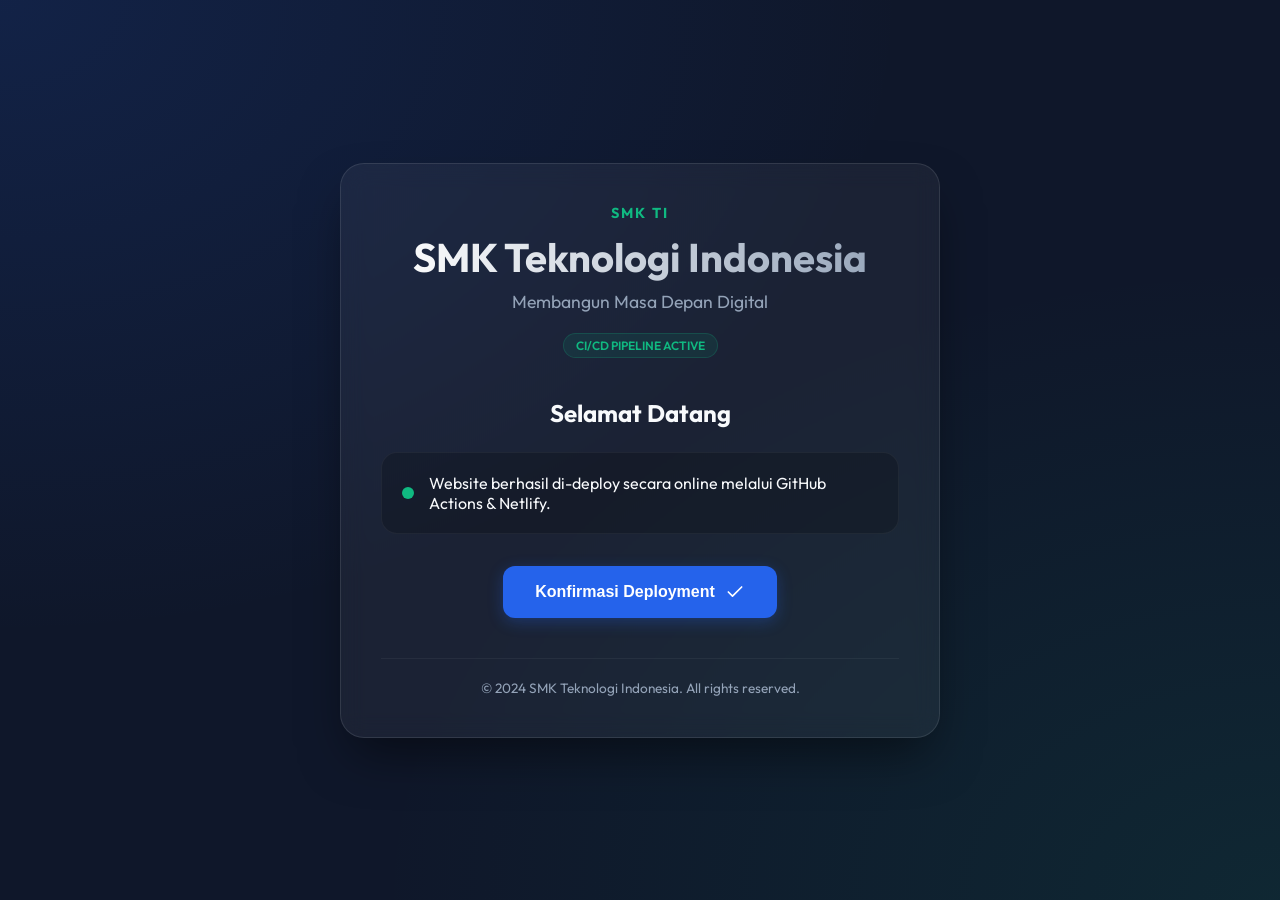
==== index.html @ b09918a2 "Project deployment pertama" ====
<!DOCTYPE html>
<html lang="id">
<head>
    <meta charset="UTF-8">
    <meta name="viewport" content="width=device-width, initial-scale=1.0">
    <title>SMK Teknologi Indonesia | Website Profil</title>
    <meta name="description" content="Website Profil SMK Teknologi Indonesia - Demo Deployment CI/CD">
    <link rel="stylesheet" href="style.css">
    <link rel="preconnect" href="https://fonts.googleapis.com">
    <link rel="preconnect" href="https://fonts.gstatic.com" crossorigin>
    <link href="https://fonts.googleapis.com/css2?family=Outfit:wght@300;400;600;700&display=swap" rel="stylesheet">
</head>
<body>
    <div class="glass-container">
        <header>
            <div class="logo">SMK TI</div>
            <h1>SMK Teknologi Indonesia</h1>
            <p class="subtitle">Membangun Masa Depan Digital</p>
            <div class="badge">CI/CD Pipeline Active</div>
        </header>
        
        <main>
            <section class="hero">
                <h2>Selamat Datang</h2>
                <div class="status-card">
                    <div class="pulse"></div>
                    <p>Website berhasil di-deploy secara online melalui GitHub Actions & Netlify.</p>
                </div>
                <button id="mainButton" onclick="pesan()">
                    <span>Konfirmasi Deployment</span>
                    <svg xmlns="http://www.w3.org/2000/svg" width="20" height="20" viewBox="0 0 24 24" fill="none" stroke="currentColor" stroke-width="2" stroke-linecap="round" stroke-linejoin="round"><polyline points="20 6 9 17 4 12"></polyline></svg>
                </button>
            </section>
        </main>
        
        <footer>
            <p>&copy; 2024 SMK Teknologi Indonesia. All rights reserved.</p>
        </footer>
    </div>
    <script src="script.js"></script>
</body>
</html>
---- style.css ----
:root {
    --primary: #2563eb;
    --primary-dark: #1e40af;
    --secondary: #10b981;
    --background: #0f172a;
    --surface: rgba(255, 255, 255, 0.05);
    --text: #f8fafc;
    --text-dim: #94a3b8;
}

* {
    margin: 0;
    padding: 0;
    box-sizing: border-box;
}

body {
    font-family: 'Outfit', sans-serif;
    background-color: var(--background);
    background-image: 
        radial-gradient(at 0% 0%, rgba(37, 99, 235, 0.15) 0px, transparent 50%),
        radial-gradient(at 100% 100%, rgba(16, 185, 129, 0.1) 0px, transparent 50%);
    color: var(--text);
    min-height: 100vh;
    display: flex;
    justify-content: center;
    align-items: center;
    overflow-x: hidden;
}

.glass-container {
    background: var(--surface);
    backdrop-filter: blur(12px);
    -webkit-backdrop-filter: blur(12px);
    border: 1px solid rgba(255, 255, 255, 0.1);
    border-radius: 24px;
    padding: 40px;
    width: 90%;
    max-width: 600px;
    text-align: center;
    box-shadow: 0 25px 50px -12px rgba(0, 0, 0, 0.5);
    animation: fadeIn 0.8s ease-out;
}

header {
    margin-bottom: 40px;
}

.logo {
    font-weight: 700;
    font-size: 0.9rem;
    letter-spacing: 2px;
    color: var(--secondary);
    margin-bottom: 10px;
    text-transform: uppercase;
}

h1 {
    font-size: 2.5rem;
    font-weight: 700;
    margin-bottom: 8px;
    background: linear-gradient(to right, #fff, #94a3b8);
    -webkit-background-clip: text;
    -webkit-text-fill-color: transparent;
}

.subtitle {
    color: var(--text-dim);
    font-size: 1.1rem;
    margin-bottom: 20px;
}

.badge {
    display: inline-block;
    padding: 4px 12px;
    background: rgba(16, 185, 129, 0.1);
    color: var(--secondary);
    border: 1px solid rgba(16, 185, 129, 0.2);
    border-radius: 100px;
    font-size: 0.75rem;
    font-weight: 600;
    text-transform: uppercase;
}

.hero h2 {
    font-size: 1.5rem;
    margin-bottom: 24px;
}

.status-card {
    background: rgba(0, 0, 0, 0.2);
    border-radius: 16px;
    padding: 20px;
    margin-bottom: 32px;
    display: flex;
    align-items: center;
    gap: 15px;
    text-align: left;
    border: 1px solid rgba(255, 255, 255, 0.05);
}

.pulse {
    width: 12px;
    height: 12px;
    background: var(--secondary);
    border-radius: 50%;
    box-shadow: 0 0 0 0 rgba(16, 185, 129, 0.7);
    animation: pulse-green 2s infinite;
    flex-shrink: 0;
}

button {
    background: var(--primary);
    color: white;
    border: none;
    padding: 16px 32px;
    font-size: 1rem;
    font-weight: 600;
    border-radius: 12px;
    cursor: pointer;
    transition: all 0.3s ease;
    display: inline-flex;
    align-items: center;
    gap: 10px;
    box-shadow: 0 4px 15px rgba(37, 99, 235, 0.3);
}

button:hover {
    background: var(--primary-dark);
    transform: translateY(-2px);
    box-shadow: 0 8px 25px rgba(37, 99, 235, 0.4);
}

button:active {
    transform: translateY(0);
}

footer {
    margin-top: 40px;
    padding-top: 20px;
    border-top: 1px solid rgba(255, 255, 255, 0.05);
    color: var(--text-dim);
    font-size: 0.85rem;
}

@keyframes pulse-green {
    0% { transform: scale(0.95); box-shadow: 0 0 0 0 rgba(16, 185, 129, 0.7); }
    70% { transform: scale(1); box-shadow: 0 0 0 10px rgba(16, 185, 129, 0); }
    100% { transform: scale(0.95); box-shadow: 0 0 0 0 rgba(16, 185, 129, 0); }
}

@keyframes fadeIn {
    from { opacity: 0; transform: translateY(20px); }
    to { opacity: 1; transform: translateY(0); }
}
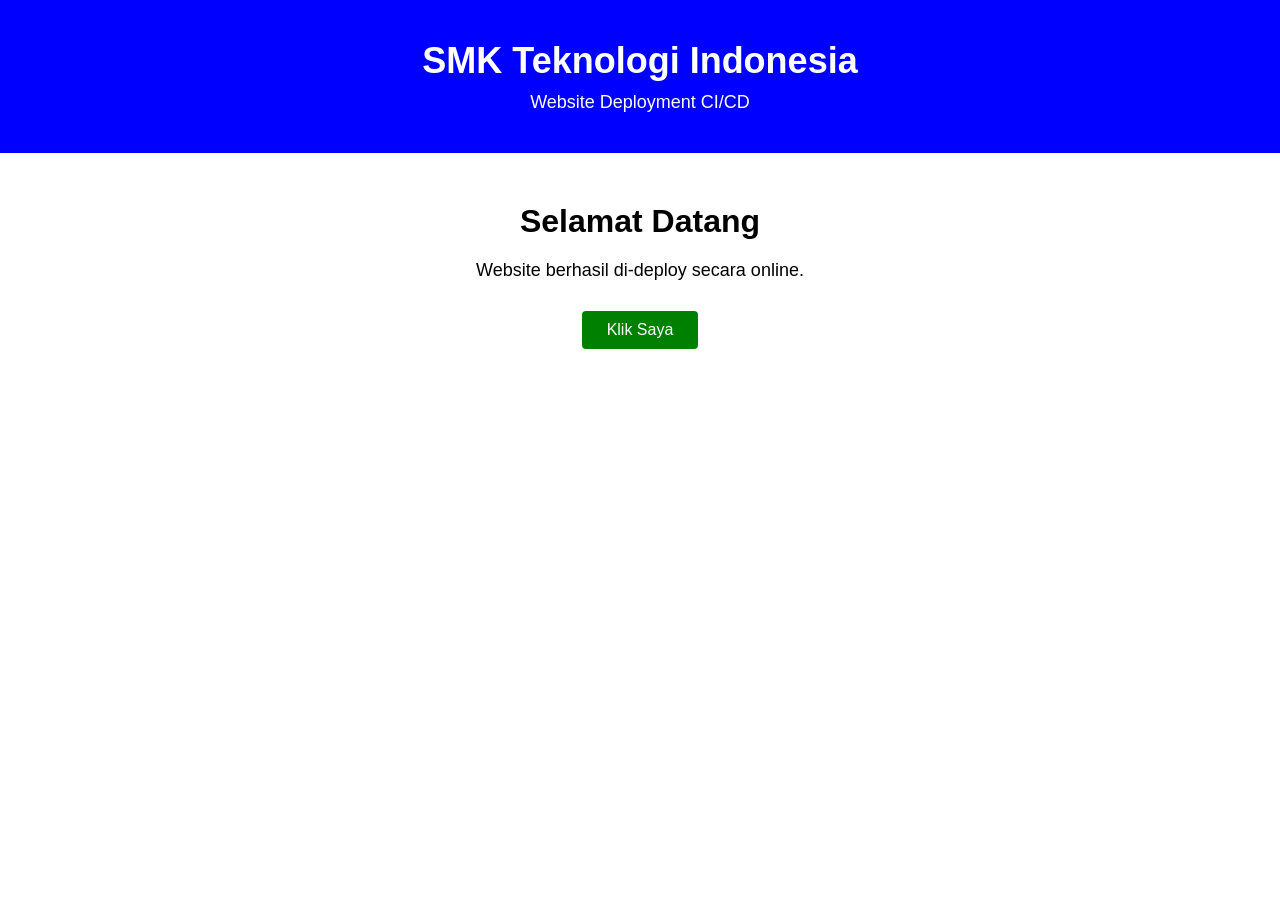
==== commit 0fb31165: "Update layout to match friend's design" ====
--- a/index.html
+++ b/index.html
@@ -3,40 +3,25 @@
 <head>
     <meta charset="UTF-8">
     <meta name="viewport" content="width=device-width, initial-scale=1.0">
-    <title>SMK Teknologi Indonesia | Website Profil</title>
-    <meta name="description" content="Website Profil SMK Teknologi Indonesia - Demo Deployment CI/CD">
+    <title>Website Sekolah</title>
     <link rel="stylesheet" href="style.css">
-    <link rel="preconnect" href="https://fonts.googleapis.com">
-    <link rel="preconnect" href="https://fonts.gstatic.com" crossorigin>
-    <link href="https://fonts.googleapis.com/css2?family=Outfit:wght@300;400;600;700&display=swap" rel="stylesheet">
 </head>
 <body>
-    <div class="glass-container">
-        <header>
-            <div class="logo">SMK TI</div>
+    <div class="header">
+        <div class="container">
             <h1>SMK Teknologi Indonesia</h1>
-            <p class="subtitle">Membangun Masa Depan Digital</p>
-            <div class="badge">CI/CD Pipeline Active</div>
-        </header>
-        
-        <main>
-            <section class="hero">
-                <h2>Selamat Datang</h2>
-                <div class="status-card">
-                    <div class="pulse"></div>
-                    <p>Website berhasil di-deploy secara online melalui GitHub Actions & Netlify.</p>
-                </div>
-                <button id="mainButton" onclick="pesan()">
-                    <span>Konfirmasi Deployment</span>
-                    <svg xmlns="http://www.w3.org/2000/svg" width="20" height="20" viewBox="0 0 24 24" fill="none" stroke="currentColor" stroke-width="2" stroke-linecap="round" stroke-linejoin="round"><polyline points="20 6 9 17 4 12"></polyline></svg>
-                </button>
-            </section>
-        </main>
-        
-        <footer>
-            <p>&copy; 2024 SMK Teknologi Indonesia. All rights reserved.</p>
-        </footer>
+            <p>Website Deployment CI/CD</p>
+        </div>
     </div>
+
+    <div class="main-content">
+        <div class="container">
+            <h2>Selamat Datang</h2>
+            <p>Website berhasil di-deploy secara online.</p>
+            <button id="mainButton" class="btn-green" onclick="pesan()">Klik Saya</button>
+        </div>
+    </div>
+
     <script src="script.js"></script>
 </body>
 </html>
--- a/style.css
+++ b/style.css
@@ -1,155 +1,64 @@
-:root {
-    --primary: #2563eb;
-    --primary-dark: #1e40af;
-    --secondary: #10b981;
-    --background: #0f172a;
-    --surface: rgba(255, 255, 255, 0.05);
-    --text: #f8fafc;
-    --text-dim: #94a3b8;
-}
-
 * {
     margin: 0;
     padding: 0;
     box-sizing: border-box;
+    font-family: Arial, sans-serif;
 }
 
 body {
-    font-family: 'Outfit', sans-serif;
-    background-color: var(--background);
-    background-image: 
-        radial-gradient(at 0% 0%, rgba(37, 99, 235, 0.15) 0px, transparent 50%),
-        radial-gradient(at 100% 100%, rgba(16, 185, 129, 0.1) 0px, transparent 50%);
-    color: var(--text);
-    min-height: 100vh;
-    display: flex;
-    justify-content: center;
-    align-items: center;
-    overflow-x: hidden;
+    background-color: #ffffff;
+    text-align: center;
 }
 
-.glass-container {
-    background: var(--surface);
-    backdrop-filter: blur(12px);
-    -webkit-backdrop-filter: blur(12px);
-    border: 1px solid rgba(255, 255, 255, 0.1);
-    border-radius: 24px;
-    padding: 40px;
-    width: 90%;
-    max-width: 600px;
-    text-align: center;
-    box-shadow: 0 25px 50px -12px rgba(0, 0, 0, 0.5);
-    animation: fadeIn 0.8s ease-out;
+.header {
+    background-color: #0000ff;
+    color: #ffffff;
+    padding: 40px 0;
+    width: 100%;
 }
 
-header {
-    margin-bottom: 40px;
+.header h1 {
+    font-size: 36px;
+    margin-bottom: 10px;
 }
 
-.logo {
-    font-weight: 700;
-    font-size: 0.9rem;
-    letter-spacing: 2px;
-    color: var(--secondary);
-    margin-bottom: 10px;
-    text-transform: uppercase;
+.header p {
+    font-size: 18px;
 }
 
-h1 {
-    font-size: 2.5rem;
-    font-weight: 700;
-    margin-bottom: 8px;
-    background: linear-gradient(to right, #fff, #94a3b8);
-    -webkit-background-clip: text;
-    -webkit-text-fill-color: transparent;
+.main-content {
+    padding: 50px 0;
 }
 
-.subtitle {
-    color: var(--text-dim);
-    font-size: 1.1rem;
+.main-content h2 {
+    font-size: 32px;
     margin-bottom: 20px;
+    color: #000000;
 }
 
-.badge {
-    display: inline-block;
-    padding: 4px 12px;
-    background: rgba(16, 185, 129, 0.1);
-    color: var(--secondary);
-    border: 1px solid rgba(16, 185, 129, 0.2);
-    border-radius: 100px;
-    font-size: 0.75rem;
-    font-weight: 600;
-    text-transform: uppercase;
+.main-content p {
+    font-size: 18px;
+    margin-bottom: 30px;
+    color: #000000;
 }
 
-.hero h2 {
-    font-size: 1.5rem;
-    margin-bottom: 24px;
+.btn-green {
+    background-color: #008000;
+    color: #ffffff;
+    padding: 10px 25px;
+    border: none;
+    border-radius: 4px;
+    font-size: 16px;
+    cursor: pointer;
+    transition: background-color 0.3s;
 }
 
-.status-card {
-    background: rgba(0, 0, 0, 0.2);
-    border-radius: 16px;
-    padding: 20px;
-    margin-bottom: 32px;
-    display: flex;
-    align-items: center;
-    gap: 15px;
-    text-align: left;
-    border: 1px solid rgba(255, 255, 255, 0.05);
+.btn-green:hover {
+    background-color: #006400;
 }
 
-.pulse {
-    width: 12px;
-    height: 12px;
-    background: var(--secondary);
-    border-radius: 50%;
-    box-shadow: 0 0 0 0 rgba(16, 185, 129, 0.7);
-    animation: pulse-green 2s infinite;
-    flex-shrink: 0;
+.container {
+    max-width: 1200px;
+    margin: 0 auto;
+    padding: 0 20px;
 }
-
-button {
-    background: var(--primary);
-    color: white;
-    border: none;
-    padding: 16px 32px;
-    font-size: 1rem;
-    font-weight: 600;
-    border-radius: 12px;
-    cursor: pointer;
-    transition: all 0.3s ease;
-    display: inline-flex;
-    align-items: center;
-    gap: 10px;
-    box-shadow: 0 4px 15px rgba(37, 99, 235, 0.3);
-}
-
-button:hover {
-    background: var(--primary-dark);
-    transform: translateY(-2px);
-    box-shadow: 0 8px 25px rgba(37, 99, 235, 0.4);
-}
-
-button:active {
-    transform: translateY(0);
-}
-
-footer {
-    margin-top: 40px;
-    padding-top: 20px;
-    border-top: 1px solid rgba(255, 255, 255, 0.05);
-    color: var(--text-dim);
-    font-size: 0.85rem;
-}
-
-@keyframes pulse-green {
-    0% { transform: scale(0.95); box-shadow: 0 0 0 0 rgba(16, 185, 129, 0.7); }
-    70% { transform: scale(1); box-shadow: 0 0 0 10px rgba(16, 185, 129, 0); }
-    100% { transform: scale(0.95); box-shadow: 0 0 0 0 rgba(16, 185, 129, 0); }
-}
-
-@keyframes fadeIn {
-    from { opacity: 0; transform: translateY(20px); }
-    to { opacity: 1; transform: translateY(0); }
-}
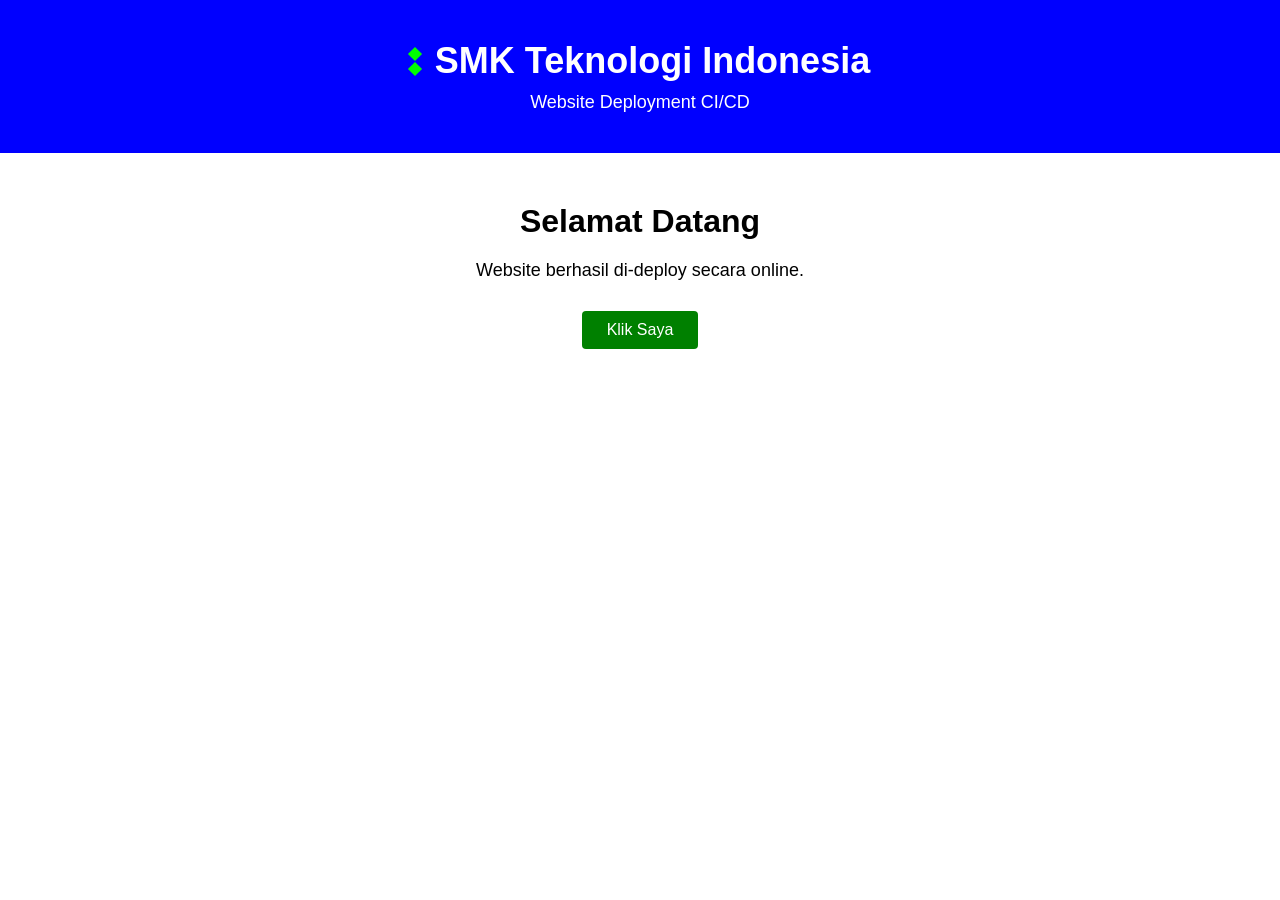
==== commit 848cd8c8: "Final visual tweaks for header icons" ====
--- a/index.html
+++ b/index.html
@@ -9,7 +9,13 @@
 <body>
     <div class="header">
         <div class="container">
-            <h1>SMK Teknologi Indonesia</h1>
+            <div class="title-with-icons">
+                <div class="icons">
+                    <span class="diamond"></span>
+                    <span class="diamond"></span>
+                </div>
+                <h1>SMK Teknologi Indonesia</h1>
+            </div>
             <p>Website Deployment CI/CD</p>
         </div>
     </div>
--- a/style.css
+++ b/style.css
@@ -17,9 +17,31 @@
     width: 100%;
 }
 
+.title-with-icons {
+    display: flex;
+    justify-content: center;
+    align-items: center;
+    gap: 15px;
+    margin-bottom: 10px;
+}
+
+.icons {
+    display: flex;
+    flex-direction: column;
+    gap: 5px;
+}
+
+.diamond {
+    width: 10px;
+    height: 10px;
+    background-color: #00ff00;
+    transform: rotate(45deg);
+    display: block;
+}
+
 .header h1 {
     font-size: 36px;
-    margin-bottom: 10px;
+    margin-bottom: 0;
 }
 
 .header p {
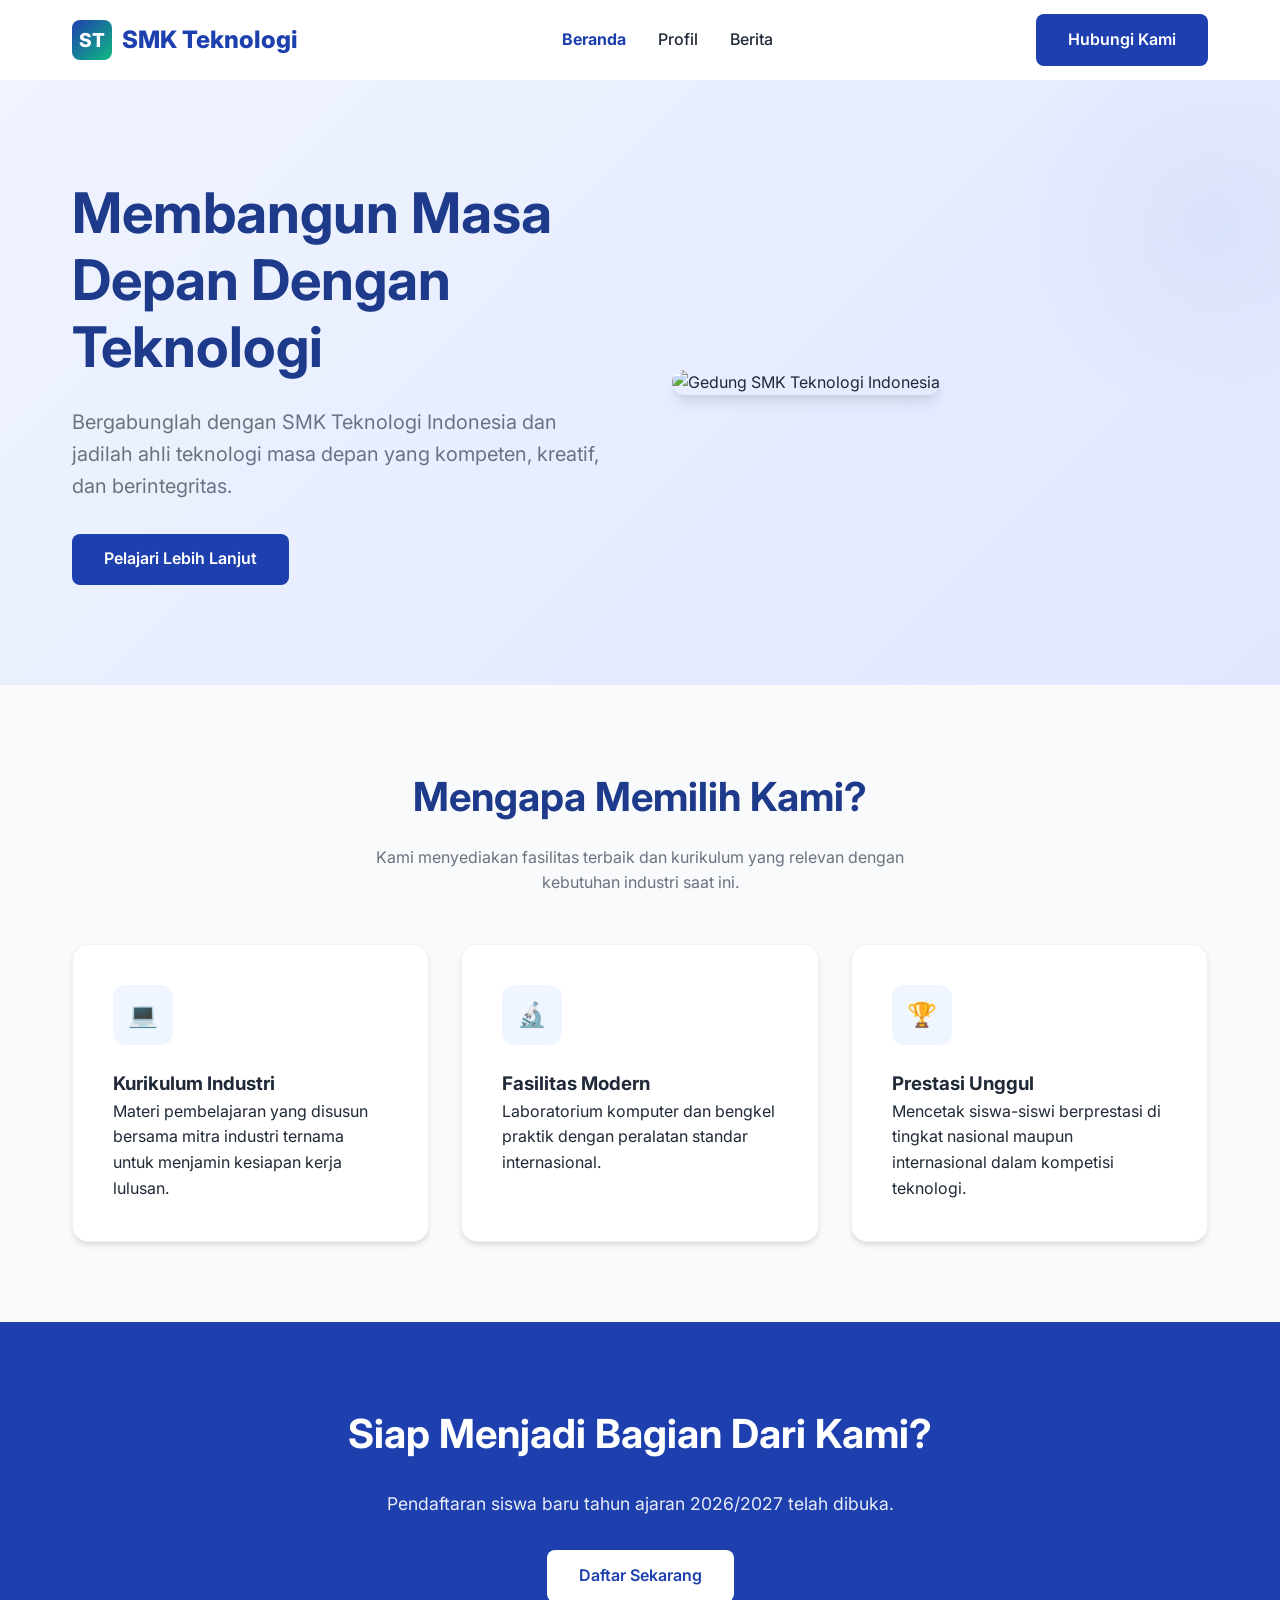
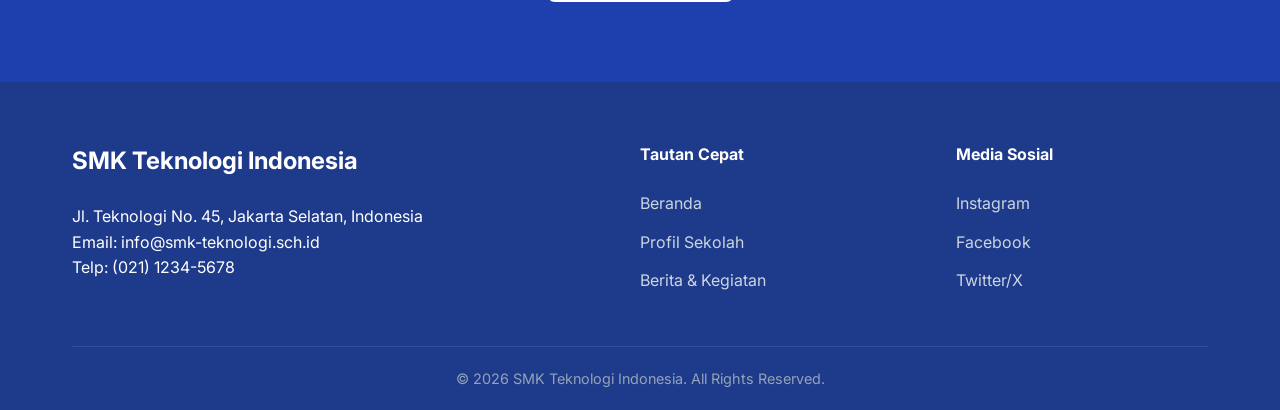
==== commit 297f5d41: "Update website sekolah dengan desain modern, 3 halaman, dan workflow bahasa Indonesia" ====
--- a/index.html
+++ b/index.html
@@ -3,30 +3,115 @@
 <head>
     <meta charset="UTF-8">
     <meta name="viewport" content="width=device-width, initial-scale=1.0">
-    <title>Website Sekolah</title>
+    <title>SMK Teknologi Indonesia - Beranda</title>
+    <meta name="description" content="Website Resmi SMK Teknologi Indonesia. Mencetak generasi unggul di bidang teknologi dan inovasi.">
+    <!-- Google Fonts -->
+    <link rel="preconnect" href="https://fonts.googleapis.com">
+    <link rel="preconnect" href="https://fonts.gstatic.com" crossorigin>
+    <link href="https://fonts.googleapis.com/css2?family=Inter:wght@400;500;600;700;800&display=swap" rel="stylesheet">
     <link rel="stylesheet" href="style.css">
 </head>
 <body>
-    <div class="header">
+    <!-- Navigation -->
+    <nav>
+        <div class="container nav-container">
+            <a href="index.html" class="logo">
+                <div class="logo-icon">ST</div>
+                <span>SMK Teknologi</span>
+            </a>
+            <div class="nav-links">
+                <a href="index.html">Beranda</a>
+                <a href="profil.html">Profil</a>
+                <a href="berita.html">Berita</a>
+            </div>
+            <a href="#kontak" class="btn btn-primary">Hubungi Kami</a>
+        </div>
+    </nav>
+
+    <!-- Hero Section -->
+    <section class="hero">
+        <div class="container hero-grid">
+            <div class="hero-content">
+                <h1>Membangun Masa Depan Dengan Teknologi</h1>
+                <p>Bergabunglah dengan SMK Teknologi Indonesia dan jadilah ahli teknologi masa depan yang kompeten, kreatif, dan berintegritas.</p>
+                <div class="hero-btns">
+                    <a href="profil.html" class="btn btn-primary">Pelajari Lebih Lanjut</a>
+                </div>
+            </div>
+            <div class="hero-image">
+                <img src="gedung_sekolah_modern_1778381016325.png" alt="Gedung SMK Teknologi Indonesia">
+            </div>
+        </div>
+    </section>
+
+    <!-- Features Section -->
+    <section>
         <div class="container">
-            <div class="title-with-icons">
-                <div class="icons">
-                    <span class="diamond"></span>
-                    <span class="diamond"></span>
+            <div class="section-title">
+                <h2>Mengapa Memilih Kami?</h2>
+                <p>Kami menyediakan fasilitas terbaik dan kurikulum yang relevan dengan kebutuhan industri saat ini.</p>
+            </div>
+            <div class="features-grid">
+                <div class="card">
+                    <div class="card-icon">💻</div>
+                    <h3>Kurikulum Industri</h3>
+                    <p>Materi pembelajaran yang disusun bersama mitra industri ternama untuk menjamin kesiapan kerja lulusan.</p>
                 </div>
-                <h1>SMK Teknologi Indonesia</h1>
+                <div class="card">
+                    <div class="card-icon">🔬</div>
+                    <h3>Fasilitas Modern</h3>
+                    <p>Laboratorium komputer dan bengkel praktik dengan peralatan standar internasional.</p>
+                </div>
+                <div class="card">
+                    <div class="card-icon">🏆</div>
+                    <h3>Prestasi Unggul</h3>
+                    <p>Mencetak siswa-siswi berprestasi di tingkat nasional maupun internasional dalam kompetisi teknologi.</p>
+                </div>
             </div>
-            <p>Website Deployment CI/CD</p>
         </div>
-    </div>
+    </section>
 
-    <div class="main-content">
+    <!-- Call to Action -->
+    <section style="background-color: var(--primary); color: white; text-align: center;">
         <div class="container">
-            <h2>Selamat Datang</h2>
-            <p>Website berhasil di-deploy secara online.</p>
-            <button id="mainButton" class="btn-green" onclick="pesan()">Klik Saya</button>
+            <h2 style="margin-bottom: 1.5rem; font-size: 2.5rem;">Siap Menjadi Bagian Dari Kami?</h2>
+            <p style="margin-bottom: 2rem; font-size: 1.1rem; opacity: 0.9;">Pendaftaran siswa baru tahun ajaran 2026/2027 telah dibuka.</p>
+            <a href="#" class="btn" style="background-color: white; color: var(--primary);">Daftar Sekarang</a>
         </div>
-    </div>
+    </section>
+
+    <!-- Footer -->
+    <footer>
+        <div class="container">
+            <div class="footer-grid">
+                <div class="footer-info">
+                    <h3>SMK Teknologi Indonesia</h3>
+                    <p>Jl. Teknologi No. 45, Jakarta Selatan, Indonesia</p>
+                    <p>Email: info@smk-teknologi.sch.id</p>
+                    <p>Telp: (021) 1234-5678</p>
+                </div>
+                <div class="footer-links">
+                    <h4>Tautan Cepat</h4>
+                    <ul>
+                        <li><a href="index.html">Beranda</a></li>
+                        <li><a href="profil.html">Profil Sekolah</a></li>
+                        <li><a href="berita.html">Berita & Kegiatan</a></li>
+                    </ul>
+                </div>
+                <div class="footer-links">
+                    <h4>Media Sosial</h4>
+                    <ul>
+                        <li><a href="#">Instagram</a></li>
+                        <li><a href="#">Facebook</a></li>
+                        <li><a href="#">Twitter/X</a></li>
+                    </ul>
+                </div>
+            </div>
+            <div class="footer-bottom">
+                <p>&copy; 2026 SMK Teknologi Indonesia. All Rights Reserved.</p>
+            </div>
+        </div>
+    </footer>
 
     <script src="script.js"></script>
 </body>
--- a/style.css
+++ b/style.css
@@ -1,86 +1,311 @@
+/* Design System & Variables */
+:root {
+    --primary: #1e40af;
+    --primary-dark: #1e3a8a;
+    --secondary: #10b981;
+    --secondary-dark: #059669;
+    --accent: #f59e0b;
+    --text-main: #1f2937;
+    --text-muted: #6b7280;
+    --bg-light: #f9fafb;
+    --white: #ffffff;
+    --shadow-sm: 0 1px 2px 0 rgba(0, 0, 0, 0.05);
+    --shadow-md: 0 4px 6px -1px rgba(0, 0, 0, 0.1), 0 2px 4px -1px rgba(0, 0, 0, 0.06);
+    --shadow-lg: 0 10px 15px -3px rgba(0, 0, 0, 0.1), 0 4px 6px -2px rgba(0, 0, 0, 0.05);
+    --transition: all 0.3s ease;
+}
+
+/* Reset & Base */
 * {
     margin: 0;
     padding: 0;
     box-sizing: border-box;
-    font-family: Arial, sans-serif;
 }
 
 body {
-    background-color: #ffffff;
-    text-align: center;
-}
-
-.header {
-    background-color: #0000ff;
-    color: #ffffff;
-    padding: 40px 0;
-    width: 100%;
-}
-
-.title-with-icons {
-    display: flex;
-    justify-content: center;
-    align-items: center;
-    gap: 15px;
-    margin-bottom: 10px;
-}
-
-.icons {
-    display: flex;
-    flex-direction: column;
-    gap: 5px;
-}
-
-.diamond {
-    width: 10px;
-    height: 10px;
-    background-color: #00ff00;
-    transform: rotate(45deg);
-    display: block;
-}
-
-.header h1 {
-    font-size: 36px;
-    margin-bottom: 0;
-}
-
-.header p {
-    font-size: 18px;
-}
-
-.main-content {
-    padding: 50px 0;
-}
-
-.main-content h2 {
-    font-size: 32px;
-    margin-bottom: 20px;
-    color: #000000;
-}
-
-.main-content p {
-    font-size: 18px;
-    margin-bottom: 30px;
-    color: #000000;
-}
-
-.btn-green {
-    background-color: #008000;
-    color: #ffffff;
-    padding: 10px 25px;
-    border: none;
-    border-radius: 4px;
-    font-size: 16px;
-    cursor: pointer;
-    transition: background-color 0.3s;
-}
-
-.btn-green:hover {
-    background-color: #006400;
+    font-family: 'Inter', system-ui, -apple-system, sans-serif;
+    line-height: 1.6;
+    color: var(--text-main);
+    background-color: var(--bg-light);
+    overflow-x: hidden;
 }
 
 .container {
     max-width: 1200px;
     margin: 0 auto;
-    padding: 0 20px;
-}
+    padding: 0 2rem;
+}
+
+/* Navigation */
+nav {
+    background-color: rgba(255, 255, 255, 0.95);
+    backdrop-filter: blur(10px);
+    height: 80px;
+    display: flex;
+    align-items: center;
+    position: sticky;
+    top: 0;
+    z-index: 1000;
+    box-shadow: var(--shadow-sm);
+}
+
+.nav-container {
+    display: flex;
+    justify-content: space-between;
+    align-items: center;
+    width: 100%;
+}
+
+.logo {
+    font-size: 1.5rem;
+    font-weight: 800;
+    color: var(--primary);
+    text-decoration: none;
+    display: flex;
+    align-items: center;
+    gap: 10px;
+}
+
+.logo-icon {
+    width: 40px;
+    height: 40px;
+    background: linear-gradient(135deg, var(--primary), var(--secondary));
+    border-radius: 8px;
+    display: flex;
+    align-items: center;
+    justify-content: center;
+    color: white;
+    font-size: 1.2rem;
+}
+
+.nav-links {
+    display: flex;
+    gap: 2rem;
+}
+
+.nav-links a {
+    text-decoration: none;
+    color: var(--text-main);
+    font-weight: 500;
+    transition: var(--transition);
+    position: relative;
+}
+
+.nav-links a:hover {
+    color: var(--primary);
+}
+
+.nav-links a::after {
+    content: '';
+    position: absolute;
+    bottom: -5px;
+    left: 0;
+    width: 0;
+    height: 2px;
+    background-color: var(--primary);
+    transition: var(--transition);
+}
+
+.nav-links a:hover::after {
+    width: 100%;
+}
+
+/* Hero Section */
+.hero {
+    padding: 100px 0;
+    background: linear-gradient(135deg, #f0f4ff 0%, #e0e7ff 100%);
+    position: relative;
+    overflow: hidden;
+}
+
+.hero::before {
+    content: '';
+    position: absolute;
+    top: -10%;
+    right: -10%;
+    width: 400px;
+    height: 400px;
+    background: radial-gradient(circle, rgba(30, 64, 175, 0.05) 0%, transparent 70%);
+    border-radius: 50%;
+}
+
+.hero-grid {
+    display: grid;
+    grid-template-columns: 1fr 1fr;
+    gap: 4rem;
+    align-items: center;
+}
+
+.hero-content h1 {
+    font-size: 3.5rem;
+    line-height: 1.2;
+    margin-bottom: 1.5rem;
+    color: var(--primary-dark);
+}
+
+.hero-content p {
+    font-size: 1.25rem;
+    color: var(--text-muted);
+    margin-bottom: 2rem;
+}
+
+.hero-image img {
+    width: 100%;
+    border-radius: 20px;
+    box-shadow: var(--shadow-lg);
+    transition: var(--transition);
+}
+
+.hero-image img:hover {
+    transform: translateY(-10px);
+}
+
+/* Buttons */
+.btn {
+    display: inline-block;
+    padding: 0.8rem 2rem;
+    border-radius: 8px;
+    text-decoration: none;
+    font-weight: 600;
+    transition: var(--transition);
+    cursor: pointer;
+    border: none;
+}
+
+.btn-primary {
+    background-color: var(--primary);
+    color: white;
+}
+
+.btn-primary:hover {
+    background-color: var(--primary-dark);
+    transform: translateY(-2px);
+    box-shadow: 0 4px 12px rgba(30, 64, 175, 0.3);
+}
+
+/* Sections */
+section {
+    padding: 80px 0;
+}
+
+.section-title {
+    text-align: center;
+    margin-bottom: 3rem;
+}
+
+.section-title h2 {
+    font-size: 2.5rem;
+    color: var(--primary-dark);
+    margin-bottom: 1rem;
+}
+
+.section-title p {
+    color: var(--text-muted);
+    max-width: 600px;
+    margin: 0 auto;
+}
+
+/* Grid Layouts */
+.features-grid {
+    display: grid;
+    grid-template-columns: repeat(auto-fit, minmax(300px, 1fr));
+    gap: 2rem;
+}
+
+.card {
+    background: var(--white);
+    padding: 2.5rem;
+    border-radius: 16px;
+    box-shadow: var(--shadow-md);
+    transition: var(--transition);
+    border: 1px solid rgba(0, 0, 0, 0.05);
+}
+
+.card:hover {
+    transform: translateY(-10px);
+    box-shadow: var(--shadow-lg);
+}
+
+.card-icon {
+    width: 60px;
+    height: 60px;
+    background: #eff6ff;
+    border-radius: 12px;
+    display: flex;
+    align-items: center;
+    justify-content: center;
+    font-size: 1.5rem;
+    color: var(--primary);
+    margin-bottom: 1.5rem;
+}
+
+/* Footer */
+footer {
+    background-color: var(--primary-dark);
+    color: white;
+    padding: 60px 0 20px;
+}
+
+.footer-grid {
+    display: grid;
+    grid-template-columns: 2fr 1fr 1fr;
+    gap: 4rem;
+    margin-bottom: 40px;
+}
+
+.footer-info h3 {
+    margin-bottom: 1.5rem;
+    font-size: 1.5rem;
+}
+
+.footer-links h4 {
+    margin-bottom: 1.5rem;
+}
+
+.footer-links ul {
+    list-style: none;
+}
+
+.footer-links li {
+    margin-bottom: 0.8rem;
+}
+
+.footer-links a {
+    color: #cbd5e1;
+    text-decoration: none;
+    transition: var(--transition);
+}
+
+.footer-links a:hover {
+    color: white;
+    padding-left: 5px;
+}
+
+.footer-bottom {
+    border-top: 1px solid rgba(255, 255, 255, 0.1);
+    padding-top: 20px;
+    text-align: center;
+    font-size: 0.9rem;
+    color: #94a3b8;
+}
+
+/* Mobile Responsive */
+@media (max-width: 768px) {
+    .hero-grid {
+        grid-template-columns: 1fr;
+        text-align: center;
+    }
+    
+    .hero-content h1 {
+        font-size: 2.5rem;
+    }
+    
+    .nav-links {
+        display: none;
+    }
+    
+    .footer-grid {
+        grid-template-columns: 1fr;
+        gap: 2rem;
+    }
+}
